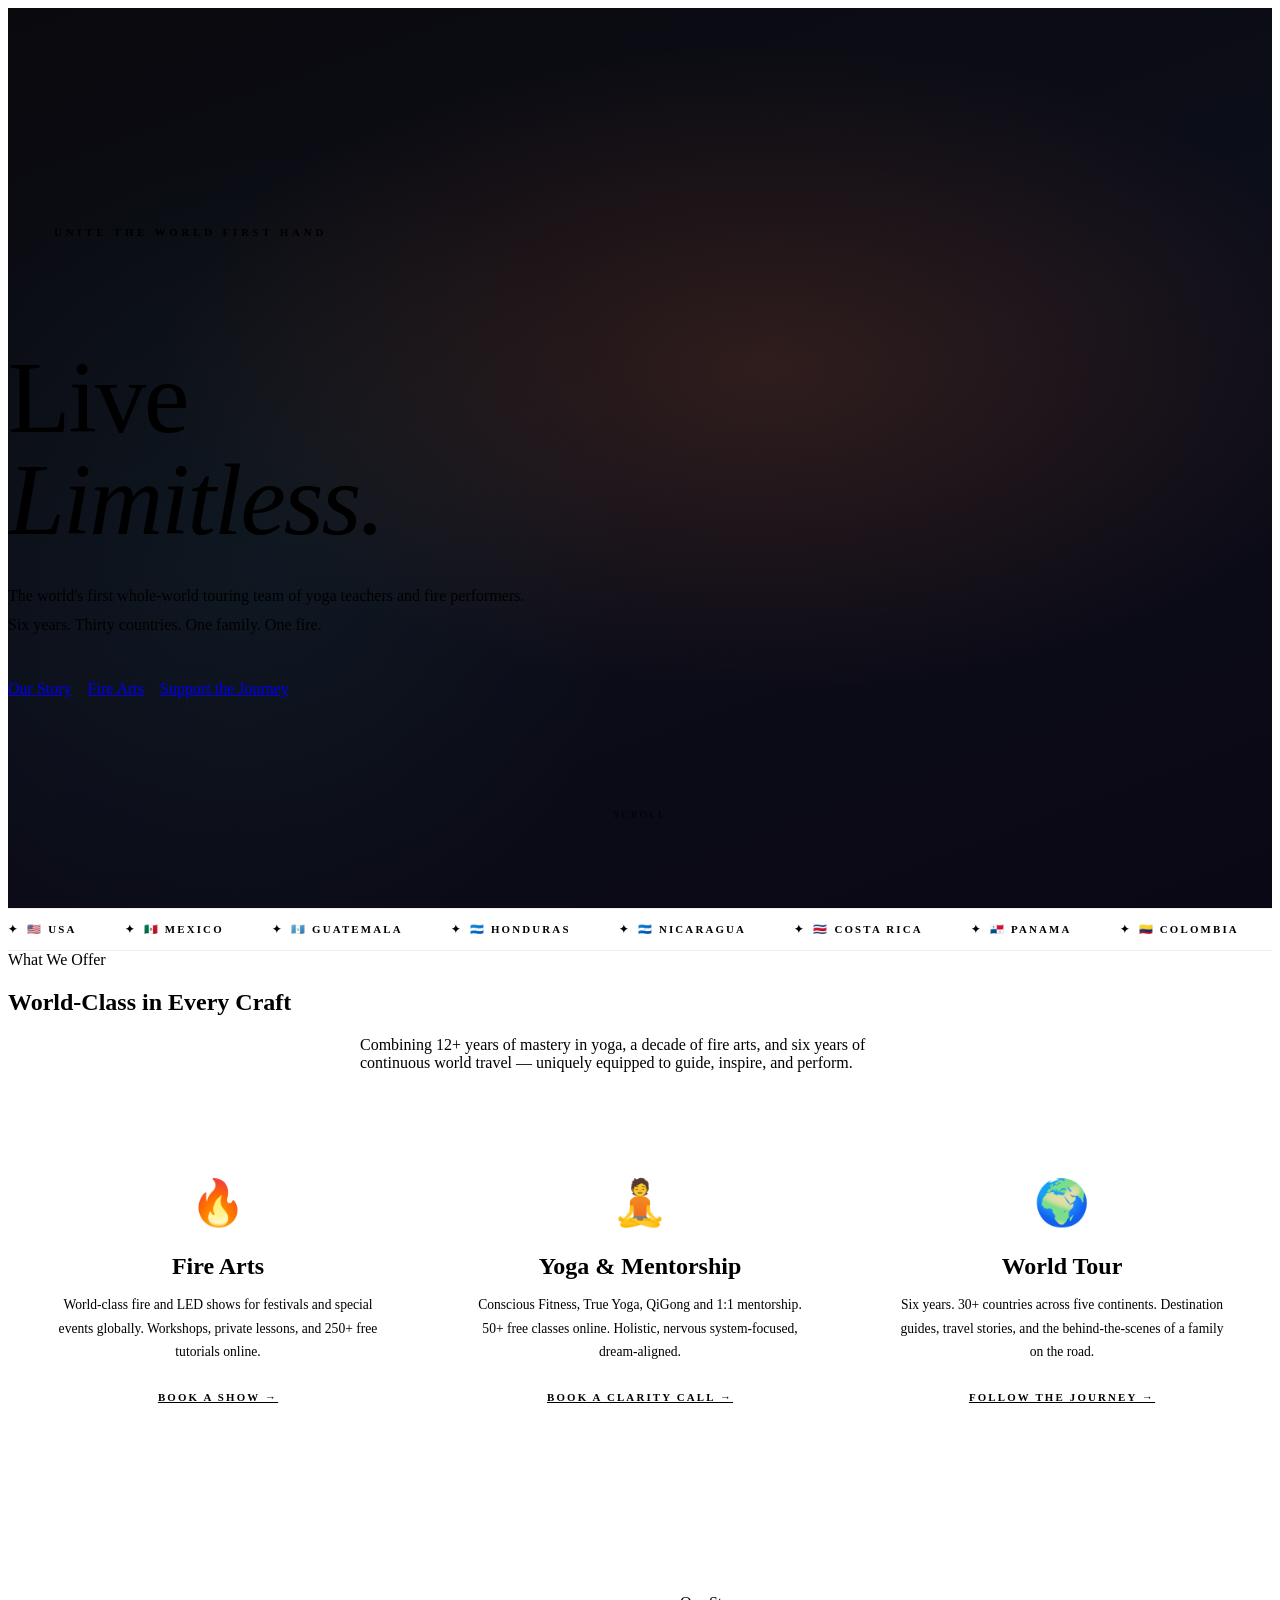
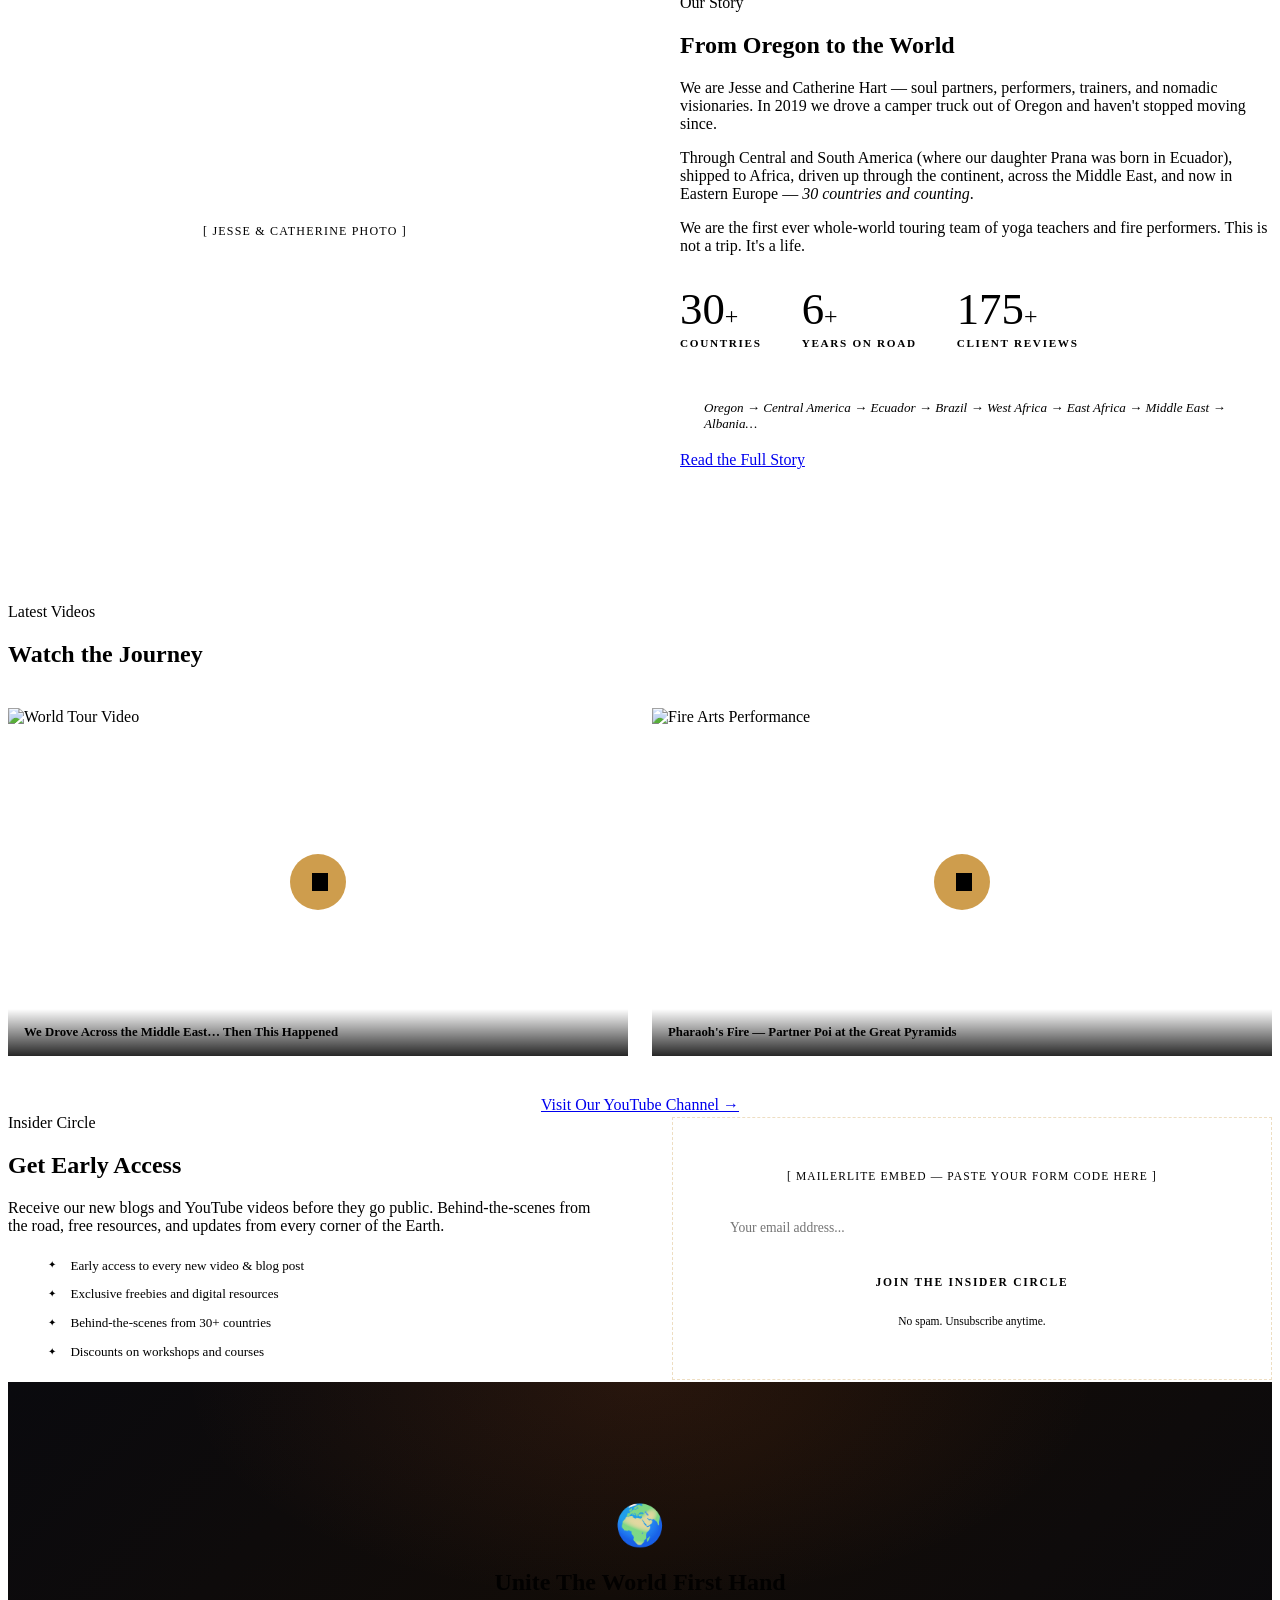
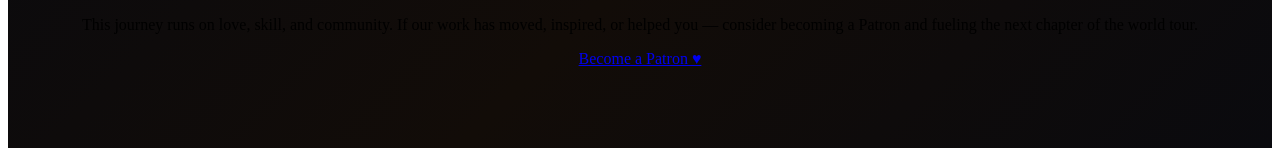
==== index.html @ 16159995 "Add home page" ====
<!DOCTYPE html>
<html lang="en" data-page="home">
<head>
  <meta charset="UTF-8">
  <meta name="viewport" content="width=device-width, initial-scale=1.0">
  <title>Full Circle Phenomenal — Live Limitless</title>
  <meta name="description" content="The world's first whole-world touring team of yoga teachers and fire performers. Jesse & Catherine Hart — Live Limitless.">
  <link rel="icon" href="https://full-circle-phenomenal.com/wp-content/uploads/2024/10/cropped-photo-output-270x270.jpeg">
  <link rel="stylesheet" href="css/global.css">
  <style>
    .hero {
      position: relative;
      height: 100vh;
      min-height: 600px;
      display: flex;
      align-items: center;
      overflow: hidden;
      background: var(--black);
    }
    .hero__bg {
      position: absolute;
      inset: 0;
      background:
        radial-gradient(ellipse 80% 60% at 60% 40%, rgba(212,98,42,0.18) 0%, transparent 60%),
        radial-gradient(ellipse 50% 80% at 20% 60%, rgba(61,184,160,0.06) 0%, transparent 60%),
        linear-gradient(160deg, #0a0a0e 0%, #0c0e1a 50%, #0a0814 100%);
    }
    .hero__img-placeholder {
      position: absolute;
      inset: 0;
      overflow: hidden;
    }
    .hero__content {
      position: relative;
      z-index: 2;
      max-width: 800px;
    }
    .hero__eyebrow {
      display: inline-flex;
      align-items: center;
      gap: 1rem;
      font-size: 0.68rem;
      font-weight: 700;
      letter-spacing: 0.35em;
      text-transform: uppercase;
      color: var(--teal);
      margin-bottom: 1.5rem;
      animation: fadeUp 0.8s 0.2s both;
    }
    .hero__eyebrow::before, .hero__eyebrow::after {
      content: '';
      display: block;
      width: 30px;
      height: 1px;
      background: var(--teal);
    }
    .hero__title {
      font-size: clamp(3.5rem, 8vw, 7rem);
      font-weight: 300;
      line-height: 1;
      letter-spacing: -0.02em;
      color: var(--white);
      margin-bottom: 0.3em;
      animation: fadeUp 0.8s 0.35s both;
    }
    .hero__title em {
      font-style: italic;
      color: var(--gold-light);
      display: block;
    }
    .hero__sub {
      font-family: var(--font-body);
      font-size: clamp(0.85rem, 1.4vw, 1rem);
      font-weight: 300;
      color: var(--text-body);
      max-width: 520px;
      line-height: 1.8;
      margin-bottom: 2.5rem;
      animation: fadeUp 0.8s 0.5s both;
    }
    .hero__actions {
      display: flex;
      gap: 1rem;
      flex-wrap: wrap;
      animation: fadeUp 0.8s 0.65s both;
    }
    .hero__scroll {
      position: absolute;
      bottom: 2.5rem;
      left: 50%;
      transform: translateX(-50%);
      z-index: 2;
      display: flex;
      flex-direction: column;
      align-items: center;
      gap: 0.5rem;
      font-size: 0.62rem;
      letter-spacing: 0.25em;
      text-transform: uppercase;
      color: var(--text-muted);
      animation: fadeUp 1s 1.2s both;
    }
    .hero__scroll-line {
      width: 1px;
      height: 40px;
      background: linear-gradient(var(--gold), transparent);
      animation: float 2s ease-in-out infinite;
    }
    .ticker {
      background: var(--midnight);
      border-top: 1px solid rgba(201,147,58,0.15);
      border-bottom: 1px solid rgba(201,147,58,0.15);
      padding: 14px 0;
      overflow: hidden;
    }
    .ticker__track {
      display: flex;
      gap: 3rem;
      animation: tickerScroll 45s linear infinite;
      width: max-content;
    }
    .ticker__item {
      font-size: 0.68rem;
      font-weight: 600;
      letter-spacing: 0.2em;
      text-transform: uppercase;
      color: var(--text-muted);
      white-space: nowrap;
    }
    .ticker__item span { color: var(--gold); margin-right: 0.5rem; }
    @keyframes tickerScroll {
      from { transform: translateX(0); }
      to   { transform: translateX(-50%); }
    }
    .pillars { padding: var(--section-pad) 0; }
    .pillars__grid {
      display: grid;
      grid-template-columns: repeat(3, 1fr);
      gap: 2px;
      margin-top: 3rem;
    }
    .pillar {
      background: var(--dark-surface);
      padding: 3.5rem 2.5rem;
      text-align: center;
      position: relative;
      overflow: hidden;
      transition: background var(--transition);
    }
    .pillar::after {
      content: '';
      position: absolute;
      bottom: 0; left: 0; right: 0;
      height: 2px;
      background: linear-gradient(90deg, transparent, var(--gold), transparent);
      transform: scaleX(0);
      transition: transform var(--transition);
    }
    .pillar:hover::after { transform: scaleX(1); }
    .pillar:hover { background: #1d2035; }
    .pillar__icon { font-size: 2.8rem; margin-bottom: 1.2rem; display: block; animation: float 4s ease-in-out infinite; }
    .pillar:nth-child(2) .pillar__icon { animation-delay: 1s; }
    .pillar:nth-child(3) .pillar__icon { animation-delay: 2s; }
    .pillar__title { font-family: var(--font-display); font-size: 1.5rem; color: var(--white); margin-bottom: 0.8rem; }
    .pillar__text { font-size: 0.85rem; color: var(--text-body); line-height: 1.7; margin-bottom: 1.5rem; }
    .pillar__link { font-size: 0.68rem; font-weight: 700; letter-spacing: 0.2em; text-transform: uppercase; color: var(--gold); }
    .pillar__link:hover { color: var(--gold-pale); }
    .about-preview { padding: var(--section-pad) 0; background: var(--deep-navy); }
    .about-preview__inner {
      display: grid;
      grid-template-columns: 1fr 1fr;
      gap: 5rem;
      align-items: center;
    }
    .about-preview__img-placeholder {
      width: 100%;
      aspect-ratio: 4/5;
      background: var(--midnight);
      display: flex;
      align-items: center;
      justify-content: center;
      color: var(--text-muted);
      font-size: 0.75rem;
      letter-spacing: 0.1em;
      text-transform: uppercase;
      border: 1px solid rgba(255,255,255,0.05);
    }
    .about-preview__stat-row { display: flex; gap: 2.5rem; margin: 2rem 0; }
    .stat__num { font-family: var(--font-display); font-size: 2.8rem; font-weight: 300; color: var(--gold-light); line-height: 1; }
    .stat__label { font-size: 0.7rem; font-weight: 600; letter-spacing: 0.15em; text-transform: uppercase; color: var(--text-muted); margin-top: 0.3rem; }
    .map-belt { margin-top: 2rem; padding: 1.2rem 1.5rem; background: var(--card-bg); border-left: 3px solid var(--gold); font-size: 0.82rem; color: var(--text-body); font-family: var(--font-display); font-style: italic; }
    .yt-preview { padding: var(--section-pad) 0; }
    .yt-grid { display: grid; grid-template-columns: 1fr 1fr; gap: 1.5rem; margin-top: 2.5rem; }
    .yt-placeholder { position: relative; padding-bottom: 56.25%; background: var(--midnight); cursor: pointer; overflow: hidden; }
    .yt-placeholder img { position: absolute; inset: 0; width: 100%; height: 100%; object-fit: cover; transition: transform 0.4s ease, opacity 0.4s; }
    .yt-placeholder:hover img { transform: scale(1.03); opacity: 0.8; }
    .yt-placeholder__play { position: absolute; inset: 0; display: flex; align-items: center; justify-content: center; z-index: 2; }
    .yt-placeholder__play-btn { width: 56px; height: 56px; background: rgba(201,147,58,0.9); border-radius: 50%; display: flex; align-items: center; justify-content: center; transition: all 0.3s; }
    .yt-placeholder:hover .yt-placeholder__play-btn { background: var(--gold-light); transform: scale(1.1); }
    .yt-placeholder__play-btn::after { content: ''; display: block; width: 0; height: 0; border-style: solid; border-width: 9px 0 9px 16px; border-color: transparent transparent transparent var(--black); margin-left: 3px; }
    .yt-placeholder__title { position: absolute; bottom: 0; left: 0; right: 0; padding: 1rem; background: linear-gradient(transparent, rgba(0,0,0,0.85)); font-size: 0.8rem; font-weight: 600; color: var(--white); z-index: 2; }
    .email-section { padding: var(--section-pad) 0; background: var(--dark-surface); position: relative; overflow: hidden; }
    .email-section__inner { display: grid; grid-template-columns: 1fr 1fr; gap: 4rem; align-items: center; }
    .email-section__perks { list-style: none; margin-top: 1rem; }
    .email-section__perks li { font-size: 0.82rem; color: var(--text-body); padding: 0.4rem 0 0.4rem 1.4rem; position: relative; }
    .email-section__perks li::before { content: '✦'; position: absolute; left: 0; color: var(--teal); font-size: 0.6rem; top: 0.5rem; }
    .mailerlite-box { background: var(--card-bg); border: 1px dashed rgba(201,147,58,0.3); padding: 2.5rem; }
    .mailerlite-box input[type="email"] { width: 100%; background: rgba(255,255,255,0.06); border: 1px solid rgba(255,255,255,0.12); color: var(--white); font-family: var(--font-body); font-size: 0.85rem; padding: 13px 16px; outline: none; margin-bottom: 0.8rem; }
    .mailerlite-box input[type="email"]:focus { border-color: var(--gold); }
    .mailerlite-box button { width: 100%; background: linear-gradient(135deg,var(--gold),var(--amber)); color: var(--black); border: none; padding: 14px; font-family: var(--font-body); font-size: 0.72rem; font-weight: 700; letter-spacing: 0.15em; text-transform: uppercase; cursor: pointer; }
    .patreon-strip { padding: 5rem 0; background: linear-gradient(135deg, #0a0a0e 0%, #120c08 50%, #0a0a0e 100%); text-align: center; position: relative; overflow: hidden; }
    .patreon-strip::before { content: ''; position: absolute; inset: 0; background: radial-gradient(ellipse 60% 100% at 50% 0%, rgba(212,98,42,0.12) 0%, transparent 60%); pointer-events: none; }
    @media (max-width: 900px) {
      .pillars__grid { grid-template-columns: 1fr; }
      .about-preview__inner { grid-template-columns: 1fr; gap: 3rem; }
      .yt-grid { grid-template-columns: 1fr; }
      .email-section__inner { grid-template-columns: 1fr; gap: 2rem; }
    }
  </style>
</head>
<body>
  <div id="nav-inject"></div>

  <section class="hero">
    <div class="hero__bg"></div>
    <div class="hero__img-placeholder ember-zone"></div>
    <div class="container">
      <div class="hero__content">
        <div class="hero__eyebrow">Unite The World First Hand</div>
        <h1 class="hero__title">Live<br><em>Limitless.</em></h1>
        <p class="hero__sub">The world's first whole-world touring team of yoga teachers and fire performers. Six years. Thirty countries. One family. One fire.</p>
        <div class="hero__actions">
          <a href="pages/about.html" class="btn btn--primary">Our Story</a>
          <a href="pages/fire-arts.html" class="btn btn--outline">Fire Arts</a>
          <a href="https://www.patreon.com/c/unitetheworldfirsthand" target="_blank" rel="noopener" class="btn btn--ghost">Support the Journey</a>
        </div>
      </div>
    </div>
    <div class="hero__scroll">
      <span>Scroll</span>
      <div class="hero__scroll-line"></div>
    </div>
  </section>

  <div class="ticker" aria-hidden="true">
    <div class="ticker__track" id="ticker-track"></div>
  </div>

  <section class="pillars section">
    <div class="container">
      <div class="section-head section-head--center reveal">
        <span class="eyebrow">What We Offer</span>
        <h2>World-Class in Every Craft</h2>
        <div class="divider"></div>
        <p style="max-width:560px;margin:0 auto;color:var(--text-body);">Combining 12+ years of mastery in yoga, a decade of fire arts, and six years of continuous world travel — uniquely equipped to guide, inspire, and perform.</p>
      </div>
      <div class="pillars__grid">
        <div class="pillar reveal">
          <span class="pillar__icon">🔥</span>
          <h3 class="pillar__title">Fire Arts</h3>
          <p class="pillar__text">World-class fire and LED shows for festivals and special events globally. Workshops, private lessons, and 250+ free tutorials online.</p>
          <a href="pages/fire-arts.html" class="pillar__link">Book a Show →</a>
        </div>
        <div class="pillar reveal">
          <span class="pillar__icon">🧘</span>
          <h3 class="pillar__title">Yoga &amp; Mentorship</h3>
          <p class="pillar__text">Conscious Fitness, True Yoga, QiGong and 1:1 mentorship. 50+ free classes online. Holistic, nervous system-focused, dream-aligned.</p>
          <a href="pages/yoga-mentorship.html" class="pillar__link">Book a Clarity Call →</a>
        </div>
        <div class="pillar reveal">
          <span class="pillar__icon">🌍</span>
          <h3 class="pillar__title">World Tour</h3>
          <p class="pillar__text">Six years. 30+ countries across five continents. Destination guides, travel stories, and the behind-the-scenes of a family on the road.</p>
          <a href="pages/blog-travel.html" class="pillar__link">Follow the Journey →</a>
        </div>
      </div>
    </div>
  </section>

  <section class="about-preview">
    <div class="container">
      <div class="about-preview__inner">
        <div class="reveal">
          <div class="about-preview__img-placeholder">[ Jesse &amp; Catherine Photo ]</div>
        </div>
        <div class="reveal">
          <span class="eyebrow">Our Story</span>
          <h2>From Oregon to the World</h2>
          <div class="divider" style="margin-left:0;"></div>
          <p>We are Jesse and Catherine Hart — soul partners, performers, trainers, and nomadic visionaries. In 2019 we drove a camper truck out of Oregon and haven't stopped moving since.</p>
          <p>Through Central and South America (where our daughter Prana was born in Ecuador), shipped to Africa, driven up through the continent, across the Middle East, and now in Eastern Europe — <em>30 countries and counting</em>.</p>
          <p>We are the first ever whole-world touring team of yoga teachers and fire performers. This is not a trip. It's a life.</p>
          <div class="about-preview__stat-row">
            <div class="stat"><div class="stat__num">30<span style="color:var(--gold);font-size:1.5rem">+</span></div><div class="stat__label">Countries</div></div>
            <div class="stat"><div class="stat__num">6<span style="color:var(--gold);font-size:1.5rem">+</span></div><div class="stat__label">Years On Road</div></div>
            <div class="stat"><div class="stat__num">175<span style="color:var(--gold);font-size:1.5rem">+</span></div><div class="stat__label">Client Reviews</div></div>
          </div>
          <div class="map-belt">Oregon → Central America → Ecuador → Brazil → West Africa → East Africa → Middle East → Albania…</div>
          <a href="pages/about.html" class="btn btn--outline" style="margin-top:2rem;">Read the Full Story</a>
        </div>
      </div>
    </div>
  </section>

  <section class="yt-preview section--dark section">
    <div class="container">
      <div class="section-head section-head--center reveal">
        <span class="eyebrow">Latest Videos</span>
        <h2>Watch the Journey</h2>
        <div class="divider"></div>
      </div>
      <div class="yt-grid reveal">
        <div class="yt-placeholder" data-ytid="2KdUiwWVeMk">
          <img src="https://i.ytimg.com/vi/2KdUiwWVeMk/maxresdefault.jpg" alt="World Tour Video" loading="lazy">
          <div class="yt-placeholder__play"><div class="yt-placeholder__play-btn"></div></div>
          <div class="yt-placeholder__title">We Drove Across the Middle East… Then This Happened</div>
        </div>
        <div class="yt-placeholder" data-ytid="KN6RSXjJTqY">
          <img src="https://i.ytimg.com/vi/KN6RSXjJTqY/maxresdefault.jpg" alt="Fire Arts Performance" loading="lazy">
          <div class="yt-placeholder__play"><div class="yt-placeholder__play-btn"></div></div>
          <div class="yt-placeholder__title">Pharaoh's Fire — Partner Poi at the Great Pyramids</div>
        </div>
      </div>
      <div style="text-align:center;margin-top:2.5rem;">
        <a href="https://youtube.com/fullcirclephenomenaljessehart" target="_blank" rel="noopener" class="btn btn--outline">Visit Our YouTube Channel →</a>
      </div>
    </div>
  </section>

  <section class="email-section" id="newsletter">
    <div class="container">
      <div class="email-section__inner">
        <div class="reveal">
          <span class="eyebrow">Insider Circle</span>
          <h2>Get Early Access</h2>
          <div class="divider" style="margin-left:0;"></div>
          <p>Receive our new blogs and YouTube videos before they go public. Behind-the-scenes from the road, free resources, and updates from every corner of the Earth.</p>
          <ul class="email-section__perks">
            <li>Early access to every new video &amp; blog post</li>
            <li>Exclusive freebies and digital resources</li>
            <li>Behind-the-scenes from 30+ countries</li>
            <li>Discounts on workshops and courses</li>
          </ul>
        </div>
        <div class="reveal">
          <!-- REPLACE THIS BLOCK with your actual MailerLite embed code -->
          <div class="mailerlite-box">
            <p style="color:var(--text-muted);font-size:0.72rem;letter-spacing:0.1em;text-transform:uppercase;margin-bottom:1.5rem;text-align:center;">[ MailerLite Embed — paste your form code here ]</p>
            <input type="email" placeholder="Your email address...">
            <button type="button">Join the Insider Circle</button>
            <p style="font-size:0.72rem;color:var(--text-muted);margin-top:0.8rem;text-align:center;">No spam. Unsubscribe anytime.</p>
          </div>
        </div>
      </div>
    </div>
  </section>

  <section class="patreon-strip">
    <div class="container container--narrow reveal">
      <p style="font-size:2.5rem;margin-bottom:1rem;">🌍</p>
      <h2>Unite The World First Hand</h2>
      <div class="divider"></div>
      <p>This journey runs on love, skill, and community. If our work has moved, inspired, or helped you — consider becoming a Patron and fueling the next chapter of the world tour.</p>
      <a href="https://www.patreon.com/c/unitetheworldfirsthand" target="_blank" rel="noopener" class="btn btn--primary">Become a Patron ♥</a>
    </div>
  </section>

  <div id="footer-inject"></div>
  <script src="js/components.js"></script>
  <script>
    const countries = ['🇺🇸 USA','🇲🇽 Mexico','🇬🇹 Guatemala','🇭🇳 Honduras','🇳🇮 Nicaragua','🇨🇷 Costa Rica','🇵🇦 Panama','🇨🇴 Colombia','🇪🇨 Ecuador','🇵🇪 Peru','🇧🇷 Brazil','🇬🇭 Ghana','🇸🇳 Senegal','🇲🇦 Morocco','🇪🇬 Egypt','🇯🇴 Jordan','🇸🇦 Saudi Arabia','🇴🇲 Oman','🇦🇪 UAE','🇹🇷 Turkey','🇬🇷 Greece','🇦🇱 Albania'];
    const track = document.getElementById('ticker-track');
    [...countries,...countries].forEach(c => {
      const item = document.createElement('div');
      item.className = 'ticker__item';
      item.innerHTML = '<span>✦</span>' + c;
      track.appendChild(item);
    });
  </script>
</body>
</html>
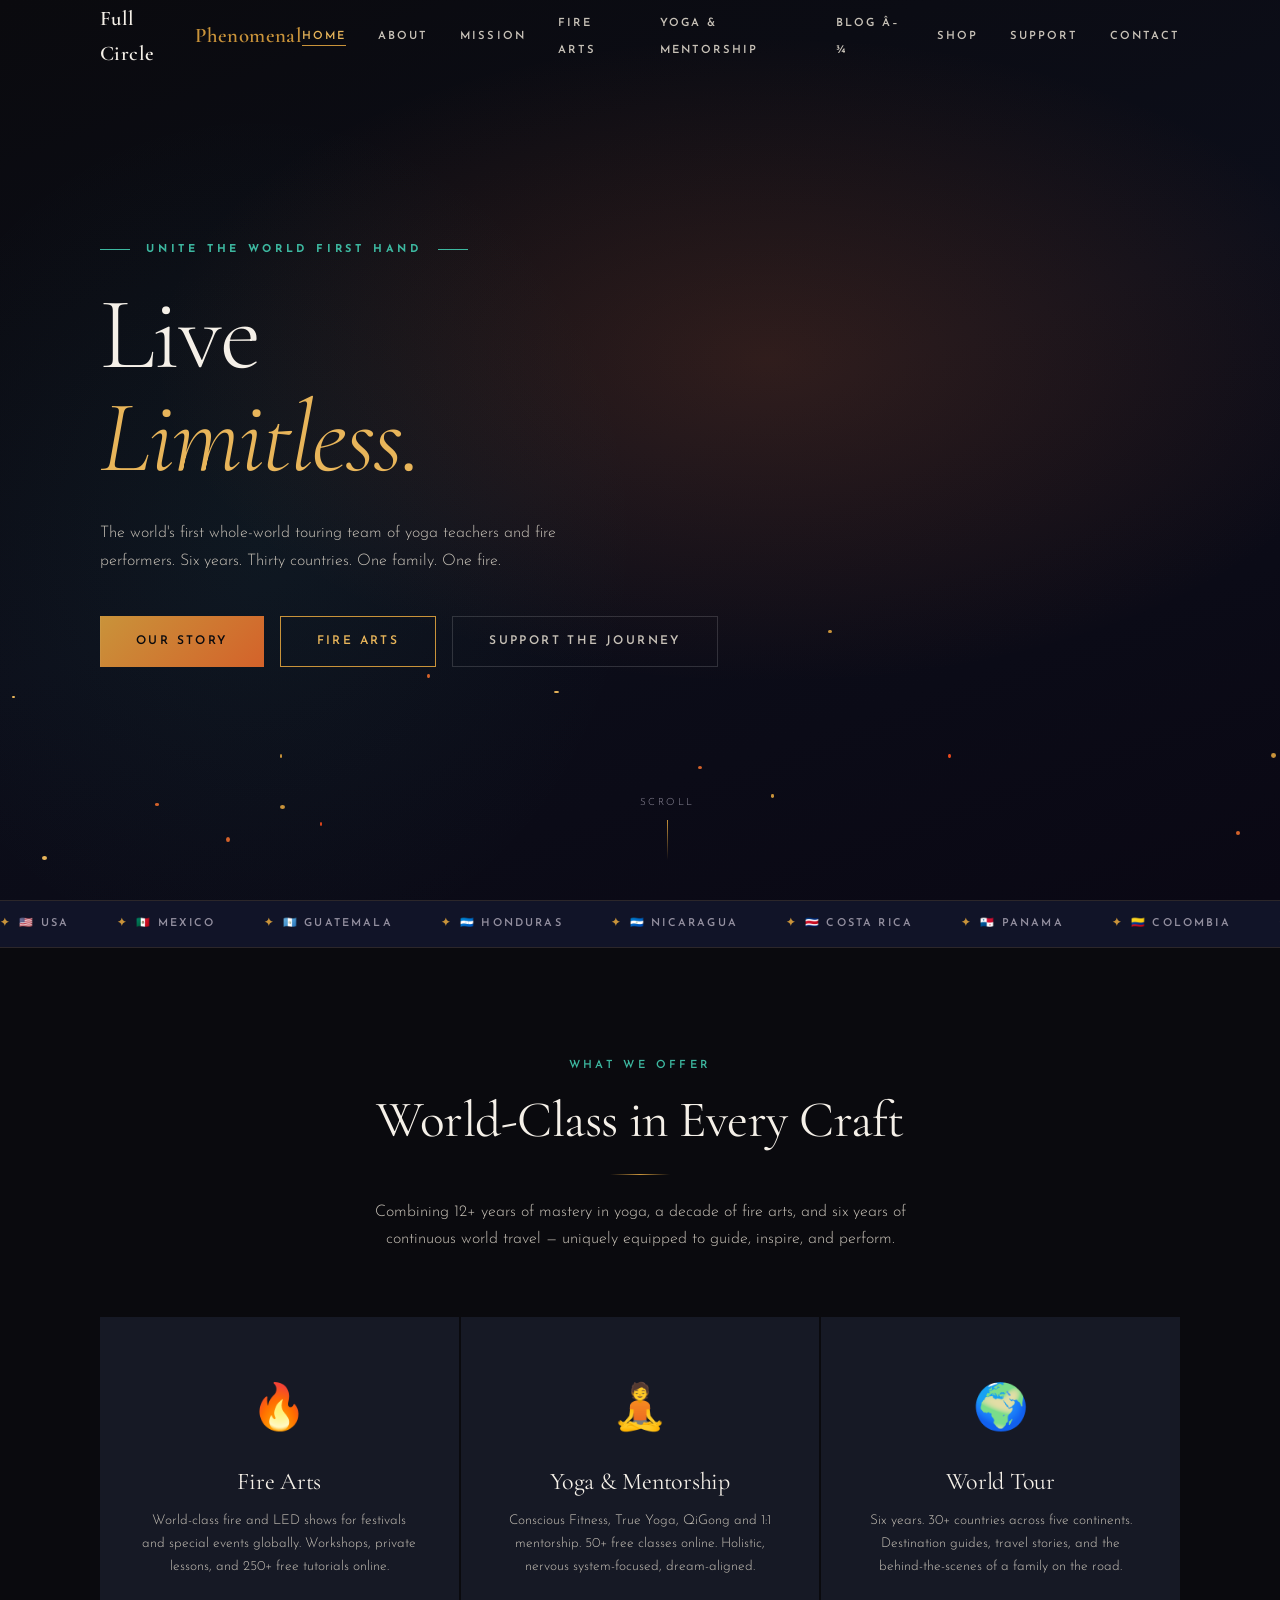
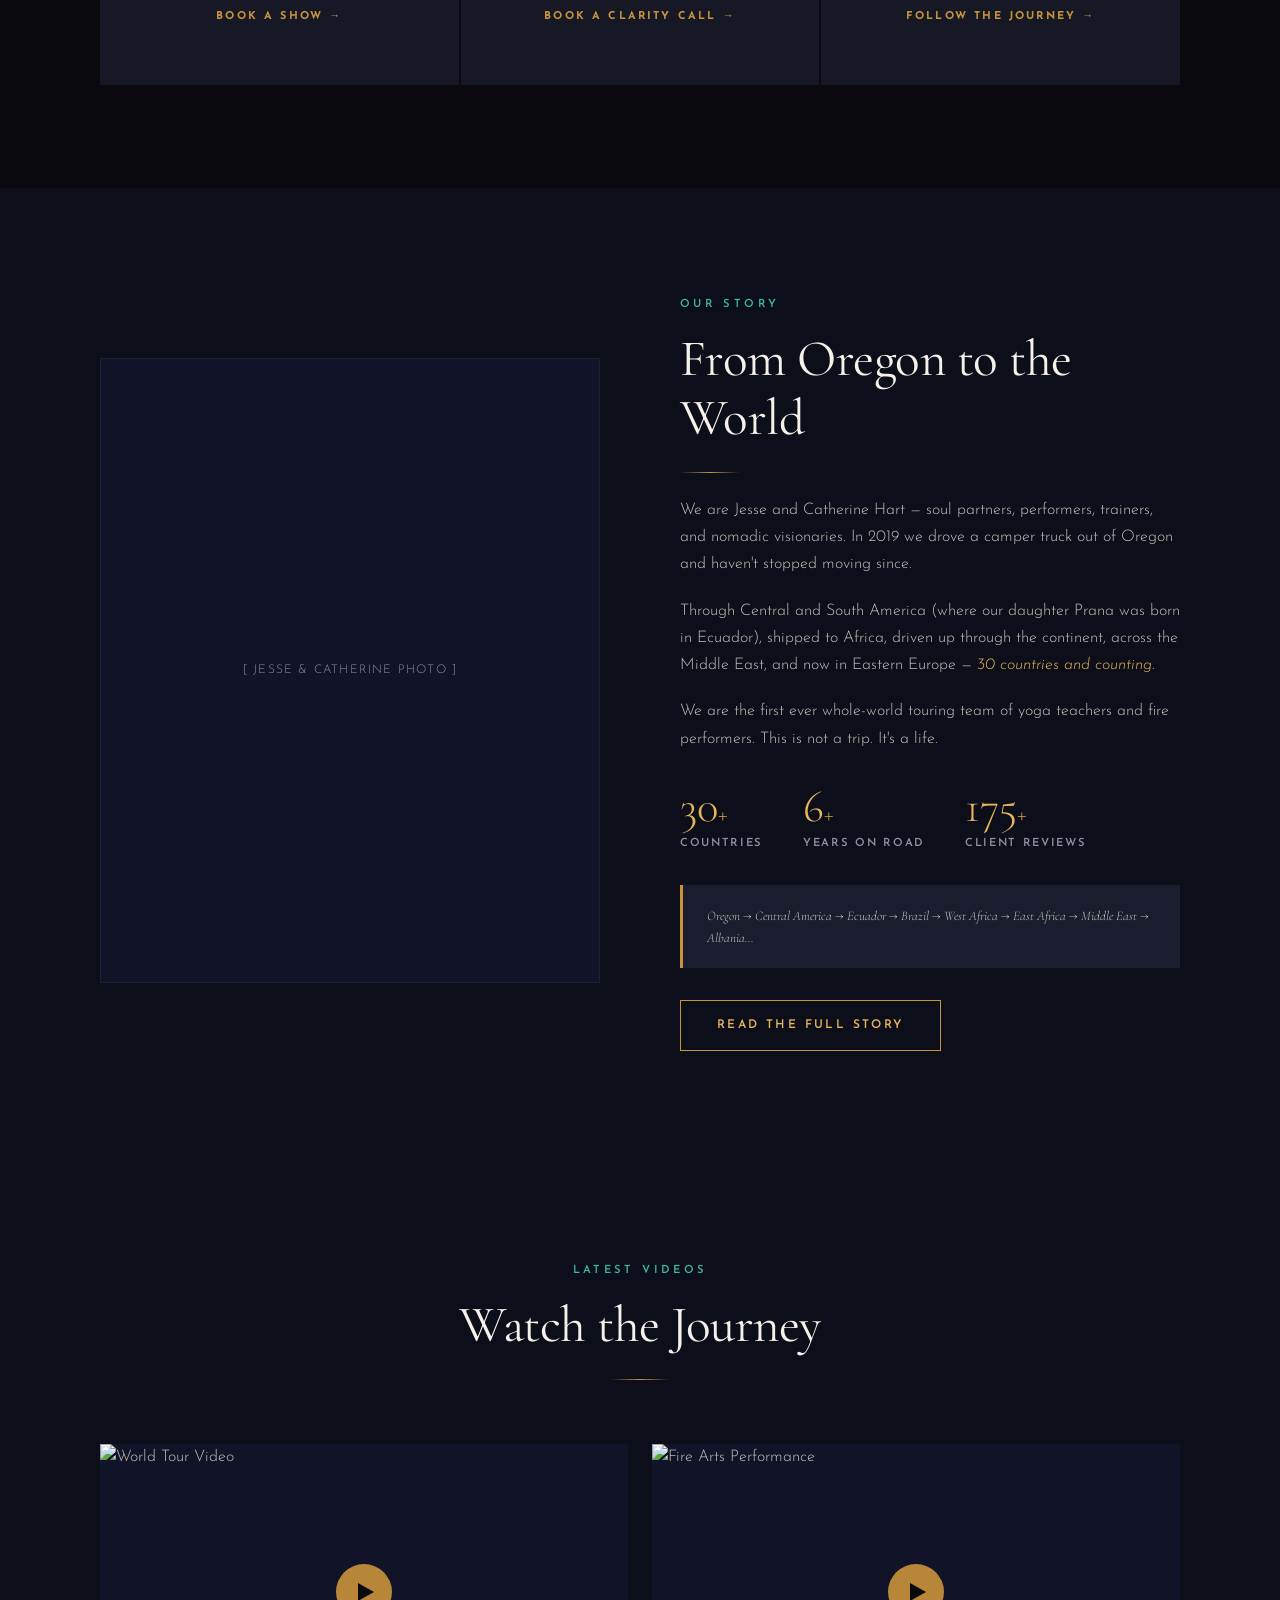
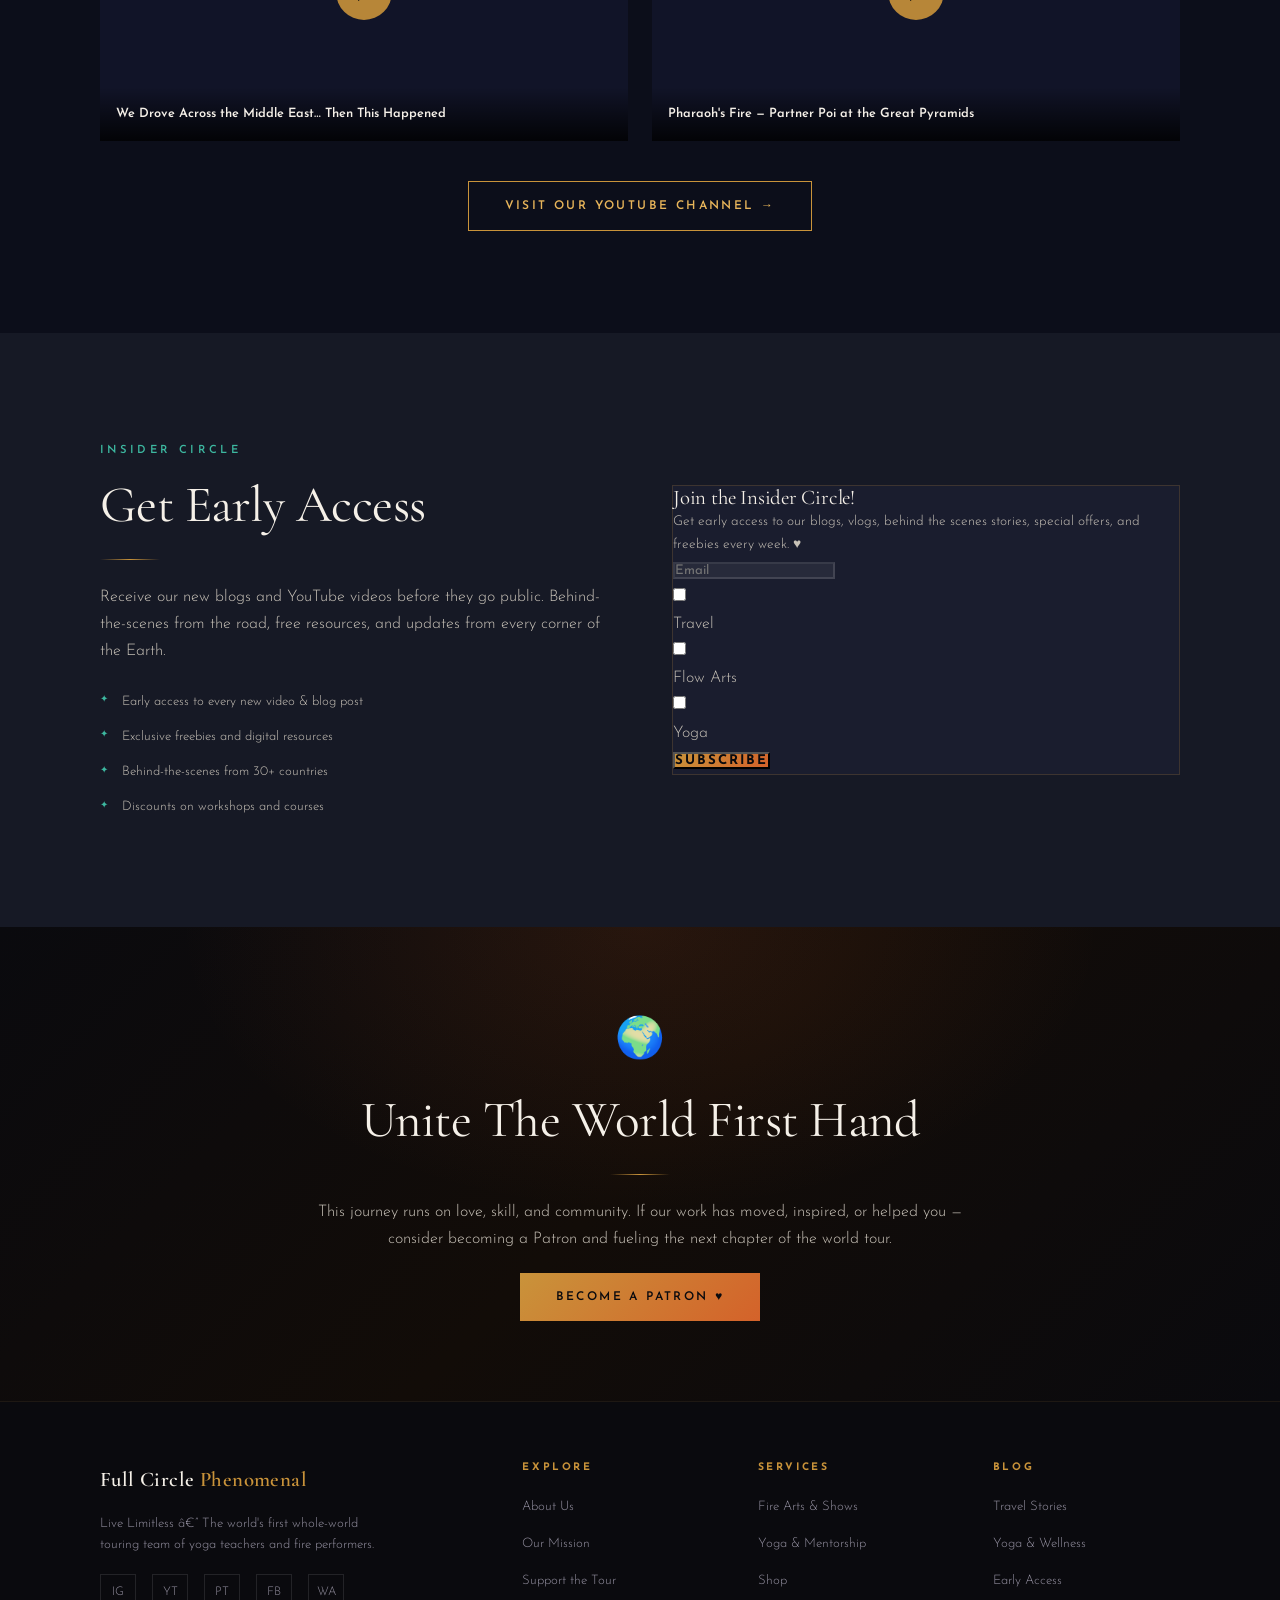
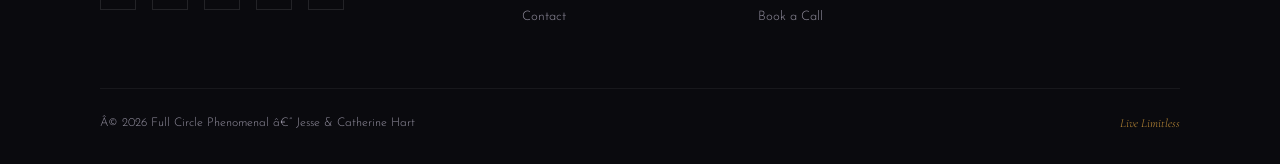
==== commit 2dbd4622: "Update index.html" ====
--- a/index.html
+++ b/index.html
@@ -344,12 +344,76 @@
         </div>
         <div class="reveal">
           <!-- REPLACE THIS BLOCK with your actual MailerLite embed code -->
-          <div class="mailerlite-box">
-            <p style="color:var(--text-muted);font-size:0.72rem;letter-spacing:0.1em;text-transform:uppercase;margin-bottom:1.5rem;text-align:center;">[ MailerLite Embed — paste your form code here ]</p>
-            <input type="email" placeholder="Your email address...">
-            <button type="button">Join the Insider Circle</button>
-            <p style="font-size:0.72rem;color:var(--text-muted);margin-top:0.8rem;text-align:center;">No spam. Unsubscribe anytime.</p>
+          <!-- ================================================
+     DROP THIS BLOCK into index.html and early-access.html
+     Replace the entire <div class="mailerlite-box"> or 
+     <div class="mailerlite-placeholder"> with this.
+     ================================================ -->
+
+<style type="text/css">
+.ml-form-embedSubmitLoad{display:inline-block;width:20px;height:20px}.ml-form-embedSubmitLoad:after{content:" ";display:block;width:11px;height:11px;margin:1px;border-radius:50%;border:4px solid #fff;border-color:#ffffff #ffffff #ffffff transparent;animation:ml-form-embedSubmitLoad 1.2s linear infinite}@keyframes ml-form-embedSubmitLoad{0%{transform:rotate(0deg)}100%{transform:rotate(360deg)}}.sr-only{position:absolute;width:1px;height:1px;padding:0;margin:-1px;overflow:hidden;clip:rect(0,0,0,0);border:0}
+#mlb2-28581812.ml-form-embedContainer .ml-form-embedWrapper{background-color:var(--card-bg)!important;border:1px solid rgba(201,147,58,0.2)!important;border-radius:0!important;width:100%!important;max-width:100%!important}
+#mlb2-28581812.ml-form-embedContainer{width:100%!important}
+#mlb2-28581812.ml-form-embedContainer .ml-form-embedWrapper.embedForm{max-width:100%!important;width:100%!important}
+#mlb2-28581812.ml-form-embedContainer .ml-form-embedWrapper .ml-form-embedBody .ml-form-embedContent h4{color:var(--white)!important;font-family:var(--font-display)!important;font-size:1.3rem!important;font-weight:400!important}
+#mlb2-28581812.ml-form-embedContainer .ml-form-embedWrapper .ml-form-embedBody .ml-form-embedContent p{color:var(--text-body)!important;font-family:var(--font-body)!important;font-size:0.85rem!important}
+#mlb2-28581812.ml-form-embedContainer .ml-form-embedWrapper .ml-form-embedBody .ml-form-fieldRow input{background-color:rgba(255,255,255,0.06)!important;border-color:rgba(255,255,255,0.12)!important;color:var(--white)!important;border-radius:0!important;font-family:var(--font-body)!important}
+#mlb2-28581812.ml-form-embedContainer .ml-form-embedWrapper .ml-form-embedBody .ml-form-embedSubmit button{background:linear-gradient(135deg,var(--gold),var(--amber))!important;color:var(--black)!important;border-radius:0!important;font-family:var(--font-body)!important;font-weight:700!important;letter-spacing:0.15em!important;text-transform:uppercase!important}
+#mlb2-28581812.ml-form-embedContainer .ml-form-embedWrapper .ml-form-embedBody .ml-form-interestGroupsRow .ml-form-interestGroupsRowCheckbox .label-description{color:var(--text-body)!important}
+#mlb2-28581812.ml-form-embedContainer .ml-form-embedWrapper .ml-form-successBody .ml-form-successContent h4{color:var(--gold-light)!important;font-family:var(--font-display)!important}
+#mlb2-28581812.ml-form-embedContainer .ml-form-embedWrapper .ml-form-successBody .ml-form-successContent p{color:var(--text-body)!important}
+</style>
+
+<div id="mlb2-28581812" class="ml-form-embedContainer ml-subscribe-form ml-subscribe-form-28581812">
+  <div class="ml-form-align-center">
+    <div class="ml-form-embedWrapper embedForm">
+      <div class="ml-form-embedBody ml-form-embedBodyDefault row-form">
+        <div class="ml-form-embedContent">
+          <h4>Join the Insider Circle!</h4>
+          <p>Get early access to our blogs, vlogs, behind the scenes stories, special offers, and freebies every week. ♥</p>
+        </div>
+        <form class="ml-block-form" action="https://assets.mailerlite.com/jsonp/1649611/forms/160335326379771736/subscribe" data-code="" method="post" target="_blank">
+          <div class="ml-form-formContent">
+            <div class="ml-form-fieldRow ml-last-item">
+              <div class="ml-field-group ml-field-email ml-validate-email ml-validate-required">
+                <input aria-label="email" aria-required="true" type="email" class="form-control" name="fields[email]" placeholder="Email" autocomplete="email">
+              </div>
+            </div>
           </div>
+          <div class="ml-form-interestGroupsRow ml-block-groups ml-validate-required">
+            <div class="ml-form-interestGroupsRowCheckbox group">
+              <label><input type="checkbox" name="groups[]" value="159369200800892215"><div class="label-description">Travel</div></label>
+            </div>
+            <div class="ml-form-interestGroupsRowCheckbox group">
+              <label><input type="checkbox" name="groups[]" value="159369209501976536"><div class="label-description">Flow Arts</div></label>
+            </div>
+            <div class="ml-form-interestGroupsRowCheckbox last-group">
+              <label><input type="checkbox" name="groups[]" value="159369258617276241"><div class="label-description">Yoga</div></label>
+            </div>
+          </div>
+          <input type="hidden" name="ml-submit" value="1">
+          <div class="ml-form-embedSubmit">
+            <button type="submit" class="primary">Subscribe</button>
+            <button disabled="disabled" style="display:none;" type="button" class="loading"><div class="ml-form-embedSubmitLoad"></div><span class="sr-only">Loading...</span></button>
+          </div>
+          <input type="hidden" name="anticsrf" value="true">
+        </form>
+      </div>
+      <div class="ml-form-successBody row-success" style="display:none;">
+        <div class="ml-form-successContent">
+          <h4>You're in! ✨</h4>
+          <p>You have successfully joined. <strong>Check your email inbox.</strong></p>
+          <p>If you don't see anything in five minutes, check Promotions or Spam. We're so glad you're here. ♥</p>
+        </div>
+      </div>
+    </div>
+  </div>
+</div>
+<script>function ml_webform_success_28581812(){var $=ml_jQuery||jQuery;$('.ml-subscribe-form-28581812 .row-success').show();$('.ml-subscribe-form-28581812 .row-form').hide();}</script>
+<script src="https://groot.mailerlite.com/js/w/webforms.min.js?v176e10baa5e7ed80d35ae235be3d5024" type="text/javascript"></script>
+<script>fetch("https://assets.mailerlite.com/jsonp/1649611/forms/160335326379771736/takel")</script>
+
+<!-- ================================================ END MAILERLITE ================================================ -->
         </div>
       </div>
     </div>
--- a/css/global.css
+++ b/css/global.css
@@ -0,0 +1,575 @@
+/* ============================================================
+   FULL CIRCLE PHENOMENAL — Global Styles
+   Fire against night sky: deep black/midnight + warm gold/amber + teal accents
+   ============================================================ */
+
+@import url('https://fonts.googleapis.com/css2?family=Cormorant+Garamond:ital,wght@0,300;0,400;0,500;0,600;0,700;1,300;1,400;1,600&family=Josefin+Sans:wght@200;300;400;600;700&display=swap');
+
+/* ---- CSS Variables ---- */
+:root {
+  --black:       #0a0a0e;
+  --deep-navy:   #0c0e1a;
+  --midnight:    #111428;
+  --dark-surface:#161925;
+  --card-bg:     #1a1d2e;
+
+  --gold:        #c9933a;
+  --gold-light:  #e8b55a;
+  --gold-pale:   #f5d89a;
+  --amber:       #d4622a;
+  --fire:        #e8491d;
+
+  --teal:        #3db8a0;
+  --teal-dark:   #1f7a6a;
+  --teal-glow:   rgba(61,184,160,0.15);
+
+  --white:       #f5f0e8;
+  --off-white:   #e8e2d4;
+  --text-muted:  #9490a0;
+  --text-body:   #c8c2b8;
+
+  --font-display: 'Cormorant Garamond', Georgia, serif;
+  --font-body:    'Josefin Sans', sans-serif;
+
+  --nav-height: 72px;
+  --section-pad: clamp(60px, 8vw, 120px);
+
+  --transition: 0.35s cubic-bezier(0.25, 0.46, 0.45, 0.94);
+  --glow-gold: 0 0 40px rgba(201,147,58,0.3);
+  --glow-fire: 0 0 60px rgba(232,73,29,0.25);
+}
+
+/* ---- Reset & Base ---- */
+*, *::before, *::after { box-sizing: border-box; margin: 0; padding: 0; }
+
+html {
+  scroll-behavior: smooth;
+  font-size: 16px;
+}
+
+body {
+  background: var(--black);
+  color: var(--text-body);
+  font-family: var(--font-body);
+  font-weight: 300;
+  line-height: 1.7;
+  overflow-x: hidden;
+  -webkit-font-smoothing: antialiased;
+}
+
+/* ---- Typography ---- */
+h1, h2, h3, h4, h5 {
+  font-family: var(--font-display);
+  color: var(--white);
+  line-height: 1.15;
+  letter-spacing: -0.01em;
+}
+
+h1 { font-size: clamp(2.8rem, 6vw, 5.5rem); font-weight: 300; }
+h2 { font-size: clamp(2rem, 4vw, 3.5rem); font-weight: 400; }
+h3 { font-size: clamp(1.4rem, 2.5vw, 2rem); font-weight: 400; }
+h4 { font-size: clamp(1.1rem, 1.8vw, 1.4rem); font-weight: 500; }
+
+p { margin-bottom: 1.2em; }
+p:last-child { margin-bottom: 0; }
+
+a { color: var(--gold-light); text-decoration: none; transition: color var(--transition); }
+a:hover { color: var(--gold-pale); }
+
+strong { color: var(--white); font-weight: 600; }
+em { color: var(--gold-light); font-style: italic; }
+
+/* ---- Utility Classes ---- */
+.container {
+  width: 100%;
+  max-width: 1200px;
+  margin: 0 auto;
+  padding: 0 clamp(20px, 5vw, 60px);
+}
+
+.container--wide { max-width: 1400px; }
+.container--narrow { max-width: 800px; }
+
+.section { padding: var(--section-pad) 0; }
+.section--dark { background: var(--deep-navy); }
+.section--darker { background: var(--black); }
+.section--card { background: var(--dark-surface); }
+
+.text-gold { color: var(--gold-light); }
+.text-teal { color: var(--teal); }
+.text-muted { color: var(--text-muted); }
+.text-center { text-align: center; }
+.text-upper { text-transform: uppercase; letter-spacing: 0.2em; font-size: 0.75em; }
+
+.eyebrow {
+  display: inline-block;
+  font-family: var(--font-body);
+  font-size: 0.7rem;
+  font-weight: 600;
+  letter-spacing: 0.3em;
+  text-transform: uppercase;
+  color: var(--teal);
+  margin-bottom: 1rem;
+}
+
+.divider {
+  width: 60px;
+  height: 1px;
+  background: linear-gradient(90deg, transparent, var(--gold), transparent);
+  margin: 1.5rem auto;
+}
+
+/* ---- Buttons ---- */
+.btn {
+  display: inline-flex;
+  align-items: center;
+  gap: 0.5rem;
+  padding: 14px 36px;
+  font-family: var(--font-body);
+  font-size: 0.75rem;
+  font-weight: 600;
+  letter-spacing: 0.2em;
+  text-transform: uppercase;
+  text-decoration: none;
+  border: none;
+  cursor: pointer;
+  transition: all var(--transition);
+  position: relative;
+  overflow: hidden;
+}
+
+.btn--primary {
+  background: linear-gradient(135deg, var(--gold), var(--amber));
+  color: var(--black);
+}
+.btn--primary::after {
+  content: '';
+  position: absolute;
+  inset: 0;
+  background: rgba(255,255,255,0.15);
+  transform: translateX(-100%);
+  transition: transform 0.4s ease;
+}
+.btn--primary:hover::after { transform: translateX(0); }
+.btn--primary:hover { color: var(--black); box-shadow: var(--glow-gold); transform: translateY(-2px); }
+
+.btn--outline {
+  background: transparent;
+  color: var(--gold-light);
+  border: 1px solid var(--gold);
+}
+.btn--outline:hover {
+  background: rgba(201,147,58,0.1);
+  color: var(--gold-pale);
+  border-color: var(--gold-light);
+  box-shadow: var(--glow-gold);
+  transform: translateY(-2px);
+}
+
+.btn--teal {
+  background: var(--teal-dark);
+  color: var(--white);
+  border: 1px solid var(--teal);
+}
+.btn--teal:hover {
+  background: var(--teal);
+  color: var(--black);
+  transform: translateY(-2px);
+}
+
+.btn--ghost {
+  background: transparent;
+  color: var(--text-body);
+  border: 1px solid rgba(255,255,255,0.15);
+}
+.btn--ghost:hover {
+  background: rgba(255,255,255,0.05);
+  color: var(--white);
+  border-color: rgba(255,255,255,0.3);
+}
+
+/* ---- Navigation ---- */
+.nav {
+  position: fixed;
+  top: 0;
+  left: 0;
+  right: 0;
+  z-index: 1000;
+  height: var(--nav-height);
+  display: flex;
+  align-items: center;
+  transition: background var(--transition), backdrop-filter var(--transition);
+}
+
+.nav.scrolled {
+  background: rgba(10,10,14,0.92);
+  backdrop-filter: blur(20px);
+  border-bottom: 1px solid rgba(201,147,58,0.12);
+}
+
+.nav__inner {
+  display: flex;
+  align-items: center;
+  justify-content: space-between;
+  width: 100%;
+}
+
+.nav__logo {
+  font-family: var(--font-display);
+  font-size: 1.3rem;
+  font-weight: 600;
+  color: var(--white);
+  letter-spacing: 0.02em;
+  text-decoration: none;
+  display: flex;
+  align-items: center;
+  gap: 0.5rem;
+}
+.nav__logo span { color: var(--gold); }
+
+.nav__links {
+  display: flex;
+  align-items: center;
+  gap: 2rem;
+  list-style: none;
+}
+
+.nav__links a {
+  font-size: 0.7rem;
+  font-weight: 600;
+  letter-spacing: 0.18em;
+  text-transform: uppercase;
+  color: var(--text-body);
+  transition: color var(--transition);
+  position: relative;
+}
+.nav__links a::after {
+  content: '';
+  position: absolute;
+  bottom: -4px;
+  left: 0;
+  width: 0;
+  height: 1px;
+  background: var(--gold);
+  transition: width var(--transition);
+}
+.nav__links a:hover, .nav__links a.active {
+  color: var(--gold-light);
+}
+.nav__links a:hover::after, .nav__links a.active::after { width: 100%; }
+
+/* Dropdown */
+.nav__dropdown { position: relative; }
+.nav__dropdown-menu {
+  position: absolute;
+  top: calc(100% + 12px);
+  left: 50%;
+  transform: translateX(-50%);
+  background: rgba(17,20,40,0.97);
+  border: 1px solid rgba(201,147,58,0.2);
+  backdrop-filter: blur(20px);
+  min-width: 180px;
+  opacity: 0;
+  pointer-events: none;
+  transition: opacity 0.25s, transform 0.25s;
+  transform: translateX(-50%) translateY(-8px);
+}
+.nav__dropdown:hover .nav__dropdown-menu {
+  opacity: 1;
+  pointer-events: all;
+  transform: translateX(-50%) translateY(0);
+}
+.nav__dropdown-menu a {
+  display: block;
+  padding: 12px 20px;
+  font-size: 0.68rem;
+  border-bottom: 1px solid rgba(255,255,255,0.05);
+}
+.nav__dropdown-menu a:last-child { border-bottom: none; }
+
+/* Hamburger */
+.nav__toggle {
+  display: none;
+  flex-direction: column;
+  gap: 5px;
+  cursor: pointer;
+  padding: 4px;
+  background: none;
+  border: none;
+}
+.nav__toggle span {
+  display: block;
+  width: 24px;
+  height: 1.5px;
+  background: var(--white);
+  transition: all 0.3s;
+}
+.nav__toggle.open span:nth-child(1) { transform: rotate(45deg) translate(4.5px, 4.5px); }
+.nav__toggle.open span:nth-child(2) { opacity: 0; }
+.nav__toggle.open span:nth-child(3) { transform: rotate(-45deg) translate(4.5px, -4.5px); }
+
+/* Mobile nav */
+.nav__mobile {
+  display: none;
+  position: fixed;
+  inset: 0;
+  top: var(--nav-height);
+  background: rgba(10,10,14,0.98);
+  backdrop-filter: blur(20px);
+  z-index: 999;
+  flex-direction: column;
+  align-items: center;
+  justify-content: center;
+  gap: 2rem;
+}
+.nav__mobile.open { display: flex; }
+.nav__mobile a {
+  font-family: var(--font-display);
+  font-size: 2rem;
+  font-weight: 300;
+  color: var(--white);
+  letter-spacing: 0.04em;
+}
+.nav__mobile a:hover { color: var(--gold-light); }
+
+/* ---- Cards ---- */
+.card {
+  background: var(--card-bg);
+  border: 1px solid rgba(255,255,255,0.06);
+  overflow: hidden;
+  transition: transform var(--transition), box-shadow var(--transition), border-color var(--transition);
+}
+.card:hover {
+  transform: translateY(-4px);
+  border-color: rgba(201,147,58,0.3);
+  box-shadow: 0 20px 60px rgba(0,0,0,0.4);
+}
+
+.card__img {
+  width: 100%;
+  aspect-ratio: 16/10;
+  object-fit: cover;
+  display: block;
+}
+
+.card__body { padding: 1.8rem; }
+.card__eyebrow { font-size: 0.65rem; font-weight: 700; letter-spacing: 0.25em; text-transform: uppercase; color: var(--teal); margin-bottom: 0.6rem; }
+.card__title { font-family: var(--font-display); font-size: 1.3rem; color: var(--white); margin-bottom: 0.6rem; line-height: 1.3; }
+.card__date { font-size: 0.7rem; color: var(--text-muted); letter-spacing: 0.1em; margin-bottom: 0.8rem; }
+.card__excerpt { font-size: 0.88rem; color: var(--text-body); line-height: 1.6; }
+
+/* ---- Grid layouts ---- */
+.grid-2 { display: grid; grid-template-columns: repeat(2, 1fr); gap: 2rem; }
+.grid-3 { display: grid; grid-template-columns: repeat(3, 1fr); gap: 2rem; }
+.grid-4 { display: grid; grid-template-columns: repeat(4, 1fr); gap: 1.5rem; }
+
+/* ---- Section Headings ---- */
+.section-head { margin-bottom: clamp(40px, 5vw, 70px); }
+.section-head--center { text-align: center; }
+
+/* ---- Image placeholder ---- */
+.img-placeholder {
+  background: var(--midnight);
+  display: flex;
+  align-items: center;
+  justify-content: center;
+  color: var(--text-muted);
+  font-size: 0.75rem;
+  font-family: var(--font-body);
+  letter-spacing: 0.1em;
+  text-transform: uppercase;
+}
+
+/* ---- Forms ---- */
+.form-group { margin-bottom: 1.2rem; }
+.form-group label {
+  display: block;
+  font-size: 0.7rem;
+  font-weight: 600;
+  letter-spacing: 0.15em;
+  text-transform: uppercase;
+  color: var(--text-muted);
+  margin-bottom: 0.5rem;
+}
+.form-group input,
+.form-group select,
+.form-group textarea {
+  width: 100%;
+  background: rgba(255,255,255,0.04);
+  border: 1px solid rgba(255,255,255,0.1);
+  color: var(--white);
+  font-family: var(--font-body);
+  font-size: 0.88rem;
+  padding: 12px 16px;
+  transition: border-color var(--transition);
+  outline: none;
+  -webkit-appearance: none;
+  border-radius: 0;
+}
+.form-group input:focus,
+.form-group select:focus,
+.form-group textarea:focus {
+  border-color: var(--gold);
+  background: rgba(201,147,58,0.04);
+}
+.form-group textarea { resize: vertical; min-height: 120px; }
+.form-group select option { background: var(--midnight); }
+
+/* ---- Footer ---- */
+.footer {
+  background: var(--black);
+  border-top: 1px solid rgba(201,147,58,0.1);
+  padding: 60px 0 30px;
+}
+.footer__grid {
+  display: grid;
+  grid-template-columns: 2fr 1fr 1fr 1fr;
+  gap: 3rem;
+  margin-bottom: 3rem;
+}
+.footer__brand { max-width: 300px; }
+.footer__logo {
+  font-family: var(--font-display);
+  font-size: 1.4rem;
+  font-weight: 600;
+  color: var(--white);
+  margin-bottom: 1rem;
+  display: block;
+}
+.footer__logo span { color: var(--gold); }
+.footer__tagline { font-size: 0.8rem; color: var(--text-muted); margin-bottom: 1.2rem; }
+.footer__social { display: flex; gap: 1rem; }
+.footer__social a {
+  width: 36px;
+  height: 36px;
+  border: 1px solid rgba(255,255,255,0.1);
+  display: flex;
+  align-items: center;
+  justify-content: center;
+  font-size: 0.75rem;
+  color: var(--text-muted);
+  transition: all var(--transition);
+}
+.footer__social a:hover { border-color: var(--gold); color: var(--gold); }
+.footer__col h5 {
+  font-family: var(--font-body);
+  font-size: 0.65rem;
+  font-weight: 700;
+  letter-spacing: 0.25em;
+  text-transform: uppercase;
+  color: var(--gold);
+  margin-bottom: 1.2rem;
+}
+.footer__col ul { list-style: none; }
+.footer__col ul li { margin-bottom: 0.6rem; }
+.footer__col ul li a { font-size: 0.82rem; color: var(--text-muted); }
+.footer__col ul li a:hover { color: var(--gold-light); }
+.footer__bottom {
+  border-top: 1px solid rgba(255,255,255,0.06);
+  padding-top: 1.5rem;
+  display: flex;
+  justify-content: space-between;
+  align-items: center;
+  font-size: 0.75rem;
+  color: var(--text-muted);
+}
+
+/* ---- Page Hero ---- */
+.page-hero {
+  padding-top: calc(var(--nav-height) + 60px);
+  padding-bottom: 60px;
+  text-align: center;
+  background: var(--deep-navy);
+  position: relative;
+  overflow: hidden;
+}
+.page-hero::before {
+  content: '';
+  position: absolute;
+  top: -100px;
+  left: 50%;
+  transform: translateX(-50%);
+  width: 600px;
+  height: 400px;
+  background: radial-gradient(ellipse, rgba(201,147,58,0.12) 0%, transparent 70%);
+  pointer-events: none;
+}
+.page-hero h1 { margin-bottom: 1rem; }
+.page-hero p { max-width: 600px; margin: 0 auto; color: var(--text-body); font-size: 1rem; }
+
+/* ---- Testimonial ---- */
+.testimonial {
+  background: var(--card-bg);
+  border: 1px solid rgba(201,147,58,0.15);
+  padding: 2.5rem;
+  position: relative;
+}
+.testimonial::before {
+  content: '"';
+  position: absolute;
+  top: 0.5rem;
+  left: 1.5rem;
+  font-family: var(--font-display);
+  font-size: 5rem;
+  color: var(--gold);
+  opacity: 0.25;
+  line-height: 1;
+}
+.testimonial__text {
+  font-family: var(--font-display);
+  font-size: 1rem;
+  font-style: italic;
+  color: var(--text-body);
+  line-height: 1.8;
+  margin-bottom: 1.2rem;
+}
+.testimonial__author { font-size: 0.75rem; font-weight: 600; letter-spacing: 0.1em; text-transform: uppercase; color: var(--gold-light); }
+.testimonial__role { font-size: 0.72rem; color: var(--text-muted); }
+
+/* ---- Scroll animation base ---- */
+.reveal {
+  opacity: 0;
+  transform: translateY(30px);
+  transition: opacity 0.7s ease, transform 0.7s ease;
+}
+.reveal.visible {
+  opacity: 1;
+  transform: translateY(0);
+}
+
+/* ---- Animations ---- */
+@keyframes fadeUp {
+  from { opacity: 0; transform: translateY(40px); }
+  to   { opacity: 1; transform: translateY(0); }
+}
+@keyframes flicker {
+  0%,100% { opacity: 1; }
+  50% { opacity: 0.85; }
+}
+@keyframes pulseGlow {
+  0%,100% { box-shadow: 0 0 20px rgba(201,147,58,0.2); }
+  50%      { box-shadow: 0 0 50px rgba(201,147,58,0.5); }
+}
+@keyframes float {
+  0%,100% { transform: translateY(0px); }
+  50%      { transform: translateY(-8px); }
+}
+@keyframes ember {
+  0%   { opacity: 1; transform: translateY(0) scale(1); }
+  100% { opacity: 0; transform: translateY(-80px) scale(0); }
+}
+
+/* ---- Responsive ---- */
+@media (max-width: 1024px) {
+  .grid-4 { grid-template-columns: repeat(2, 1fr); }
+  .footer__grid { grid-template-columns: 1fr 1fr; }
+}
+
+@media (max-width: 768px) {
+  .nav__links { display: none; }
+  .nav__toggle { display: flex; }
+  .grid-2, .grid-3 { grid-template-columns: 1fr; }
+  .grid-4 { grid-template-columns: 1fr; }
+  .footer__grid { grid-template-columns: 1fr; gap: 2rem; }
+  .footer__bottom { flex-direction: column; gap: 0.5rem; text-align: center; }
+}
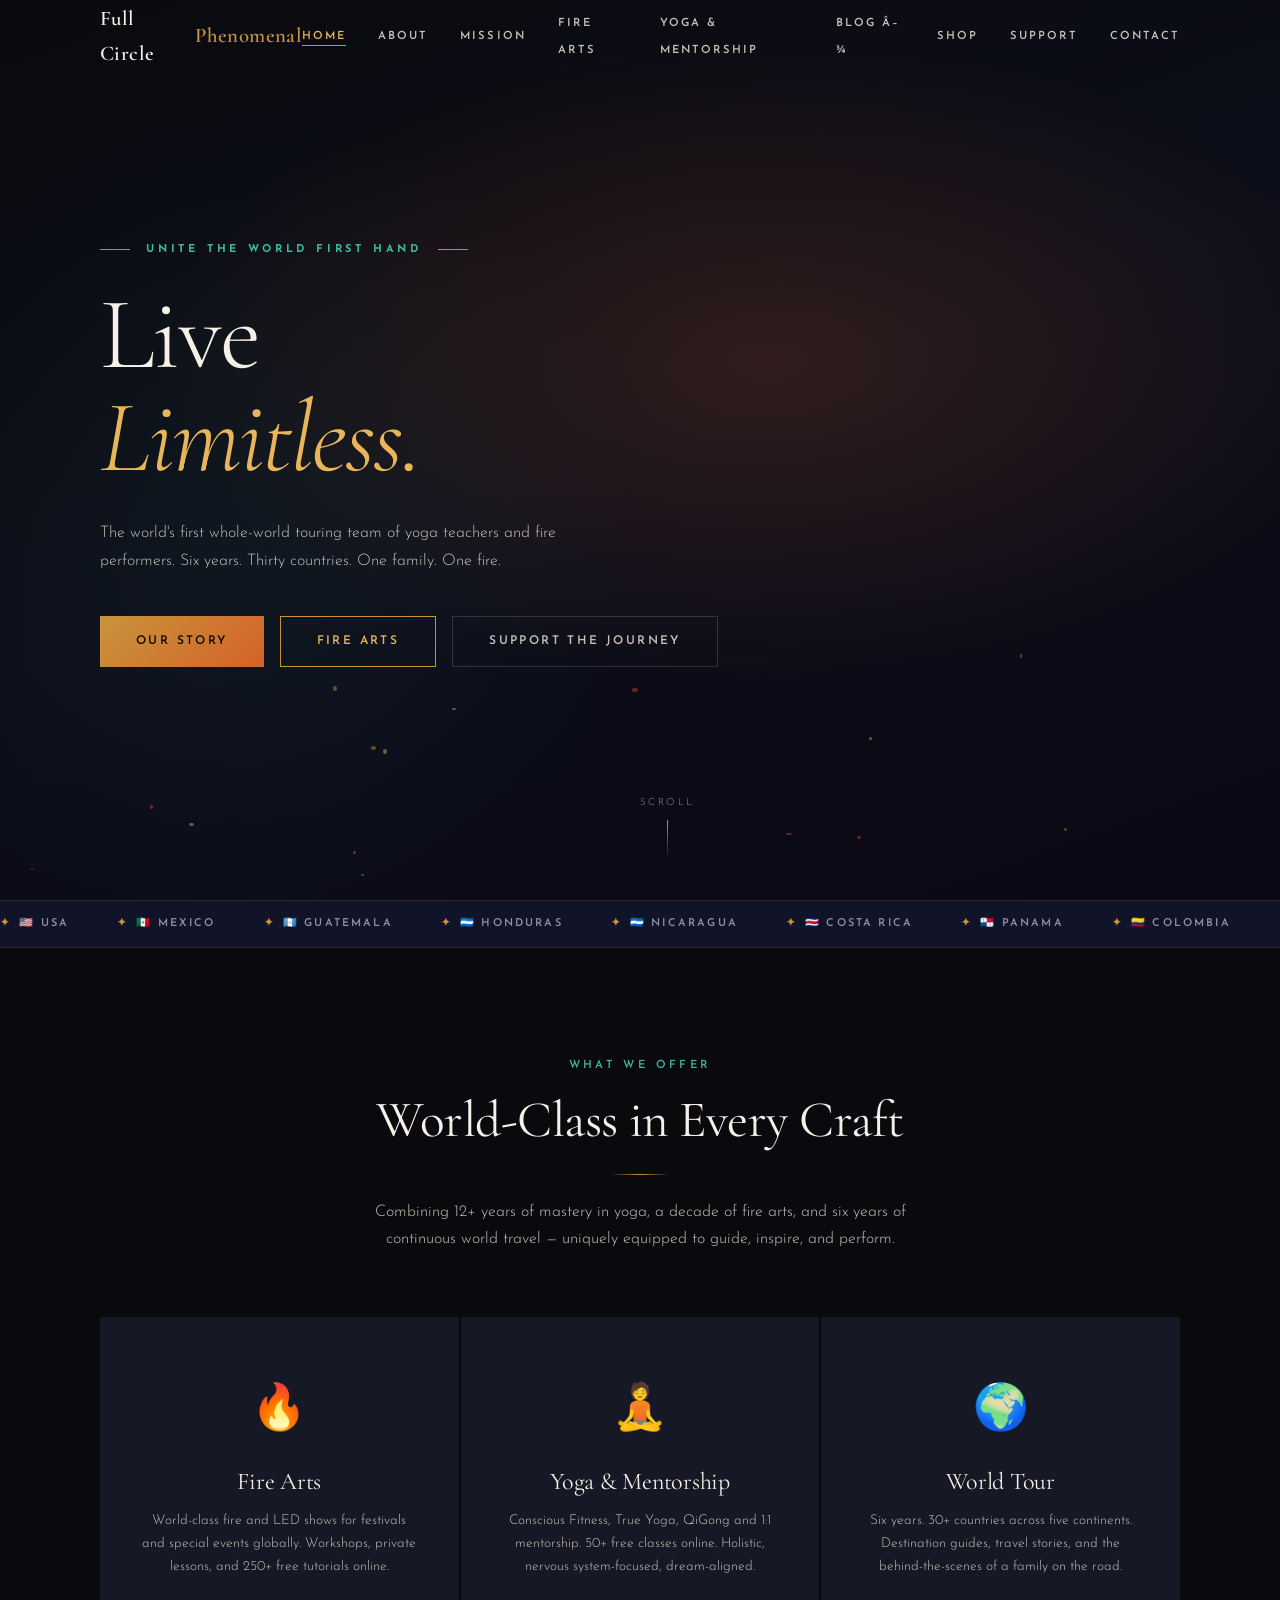
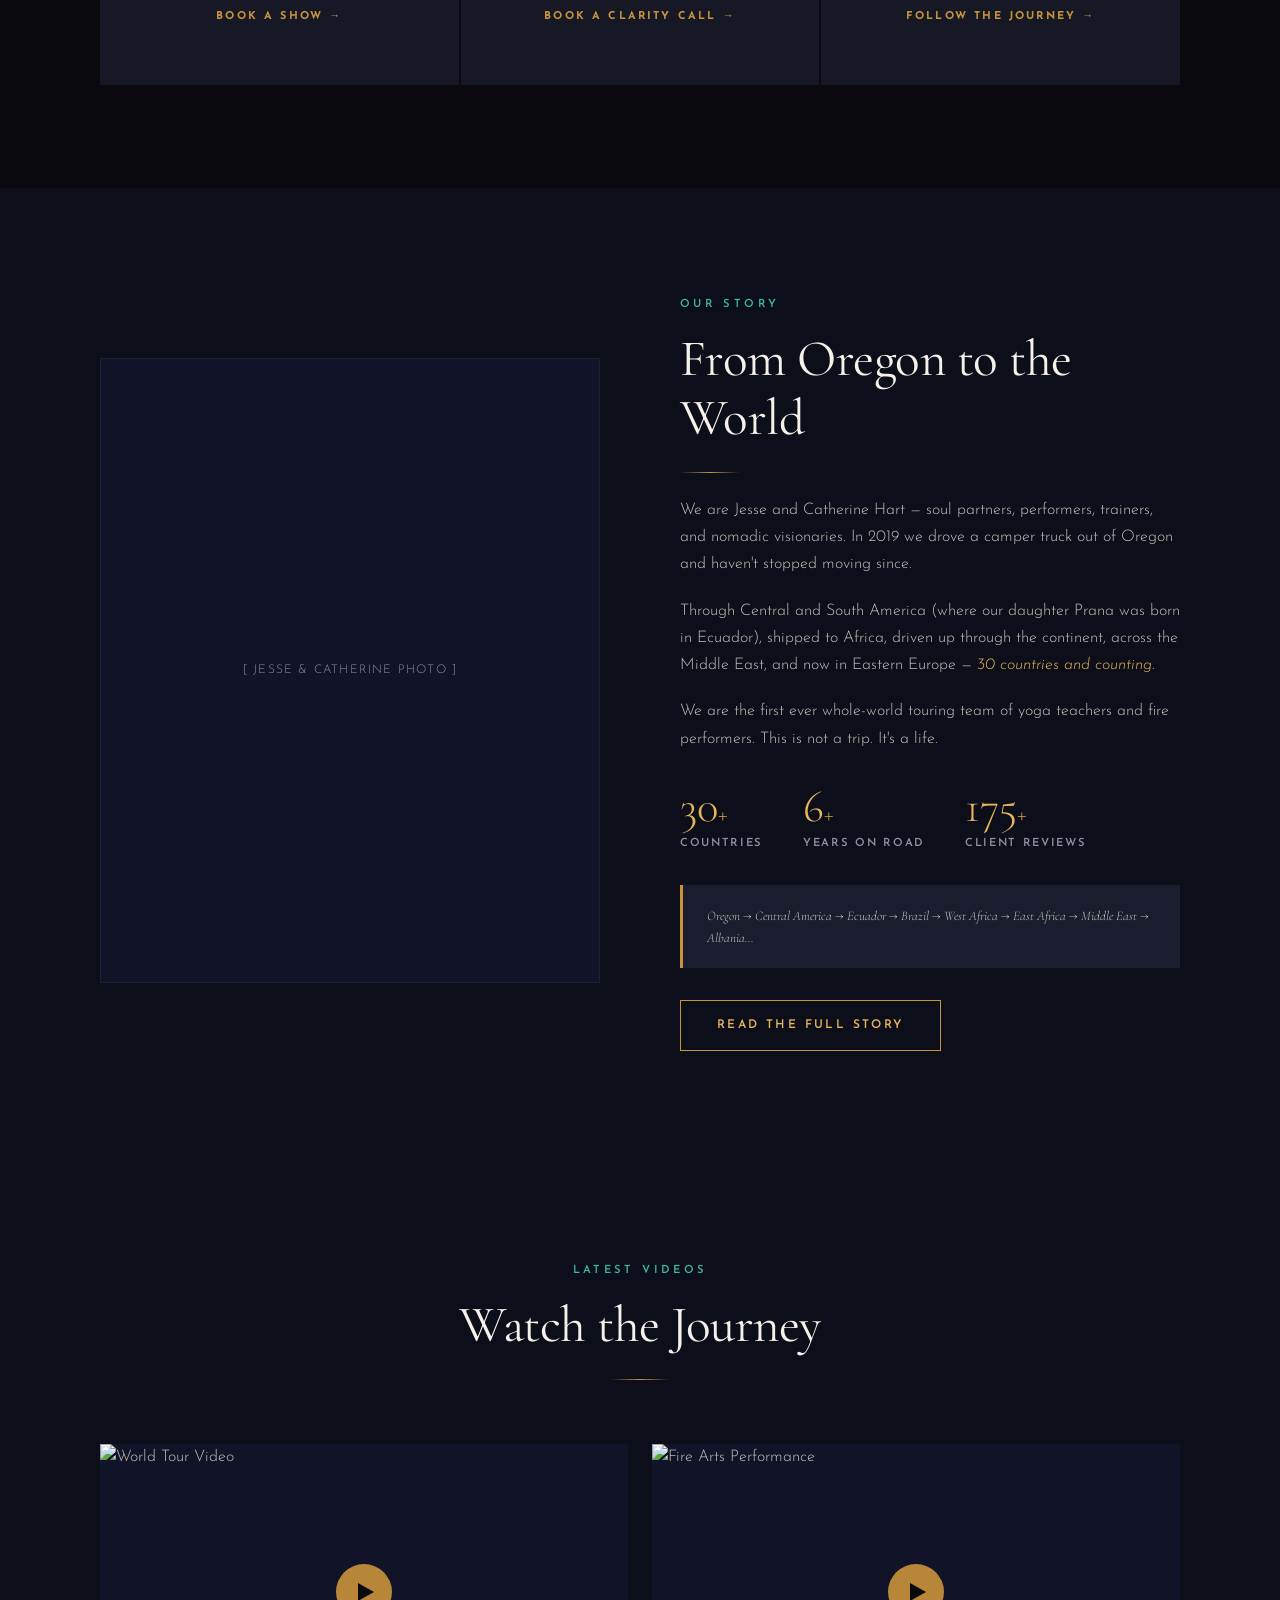
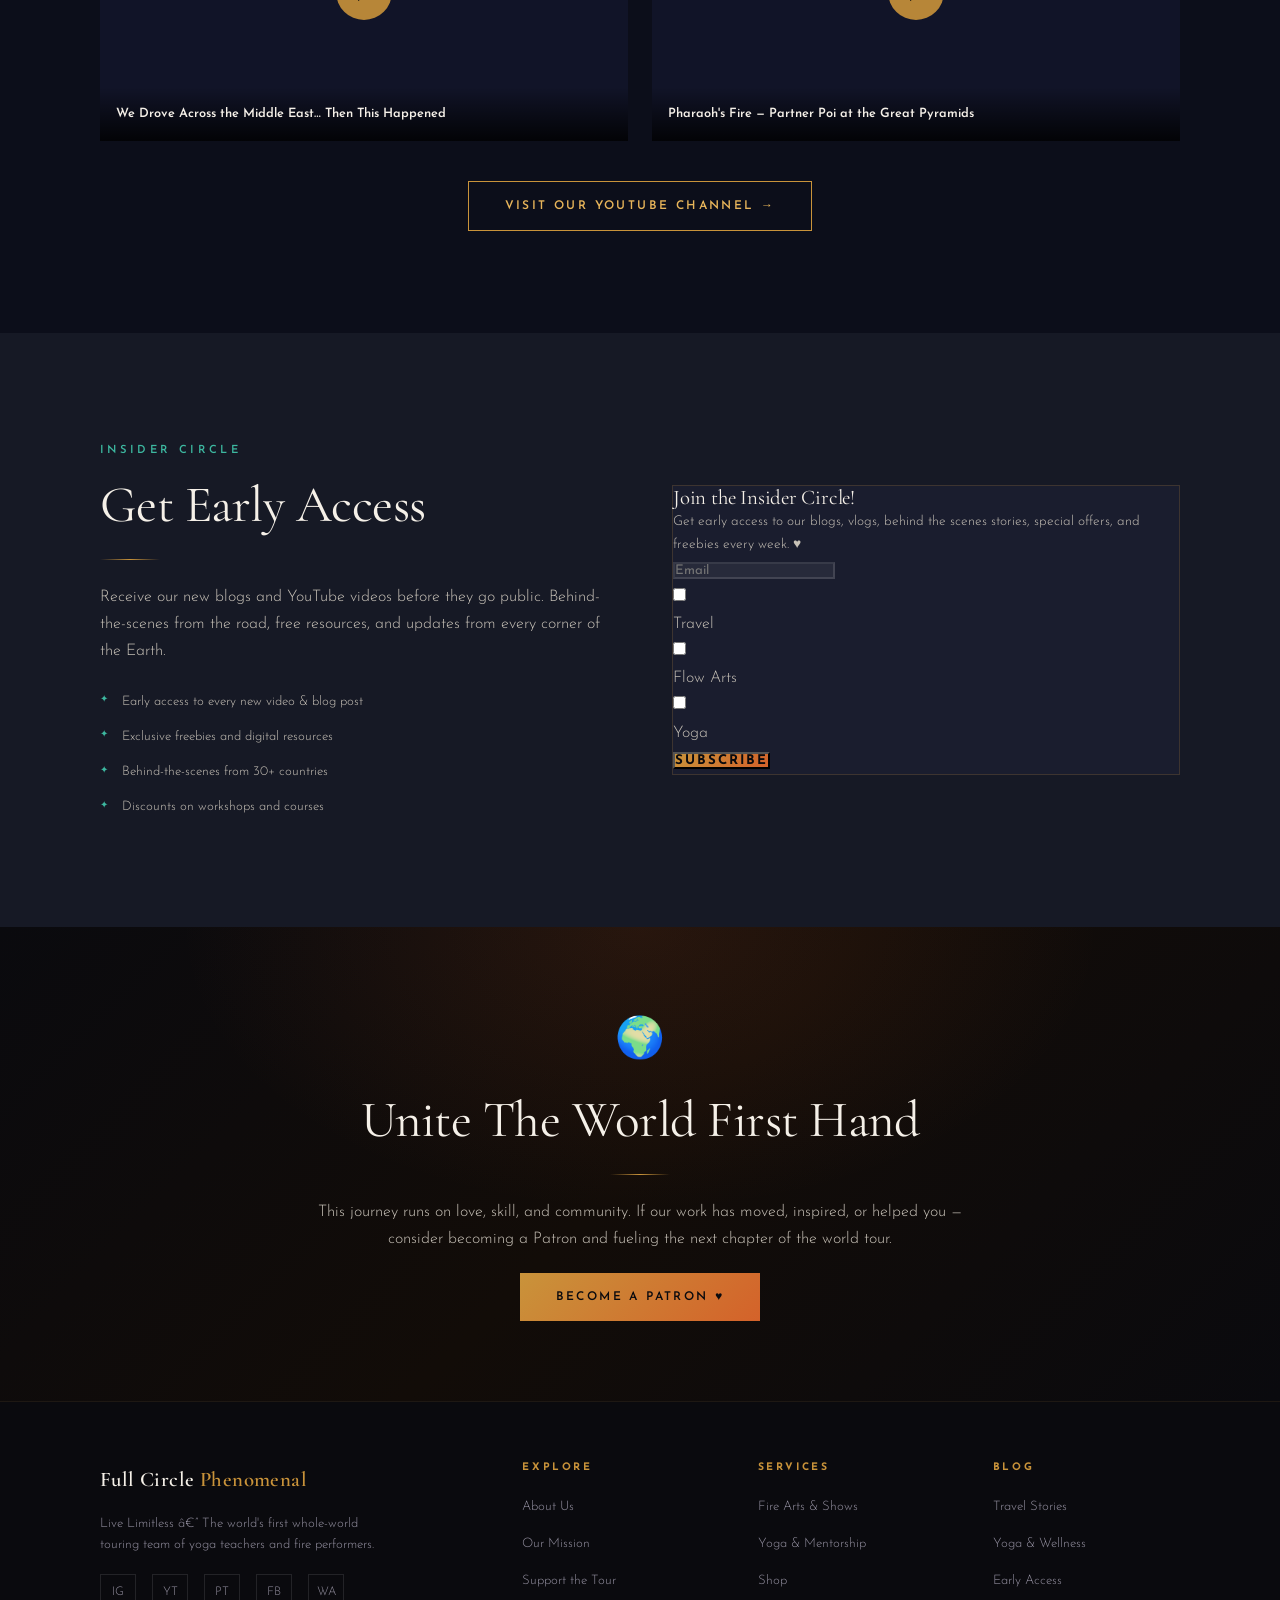
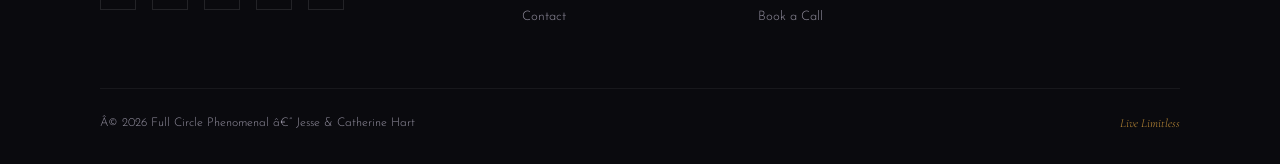
==== commit 9c4e2718: "Update index.html" ====
--- a/index.html
+++ b/index.html
@@ -223,7 +223,7 @@
 
   <section class="hero">
     <div class="hero__bg"></div>
-    <div class="hero__img-placeholder ember-zone"></div>
+   <div class="hero__img-placeholder ember-zone" style="position:absolute;inset:0;background-image:url('images/hero-fire.jpg');background-size:cover;background-position:center;opacity:0.45;"></div>
     <div class="container">
       <div class="hero__content">
         <div class="hero__eyebrow">Unite The World First Hand</div>
